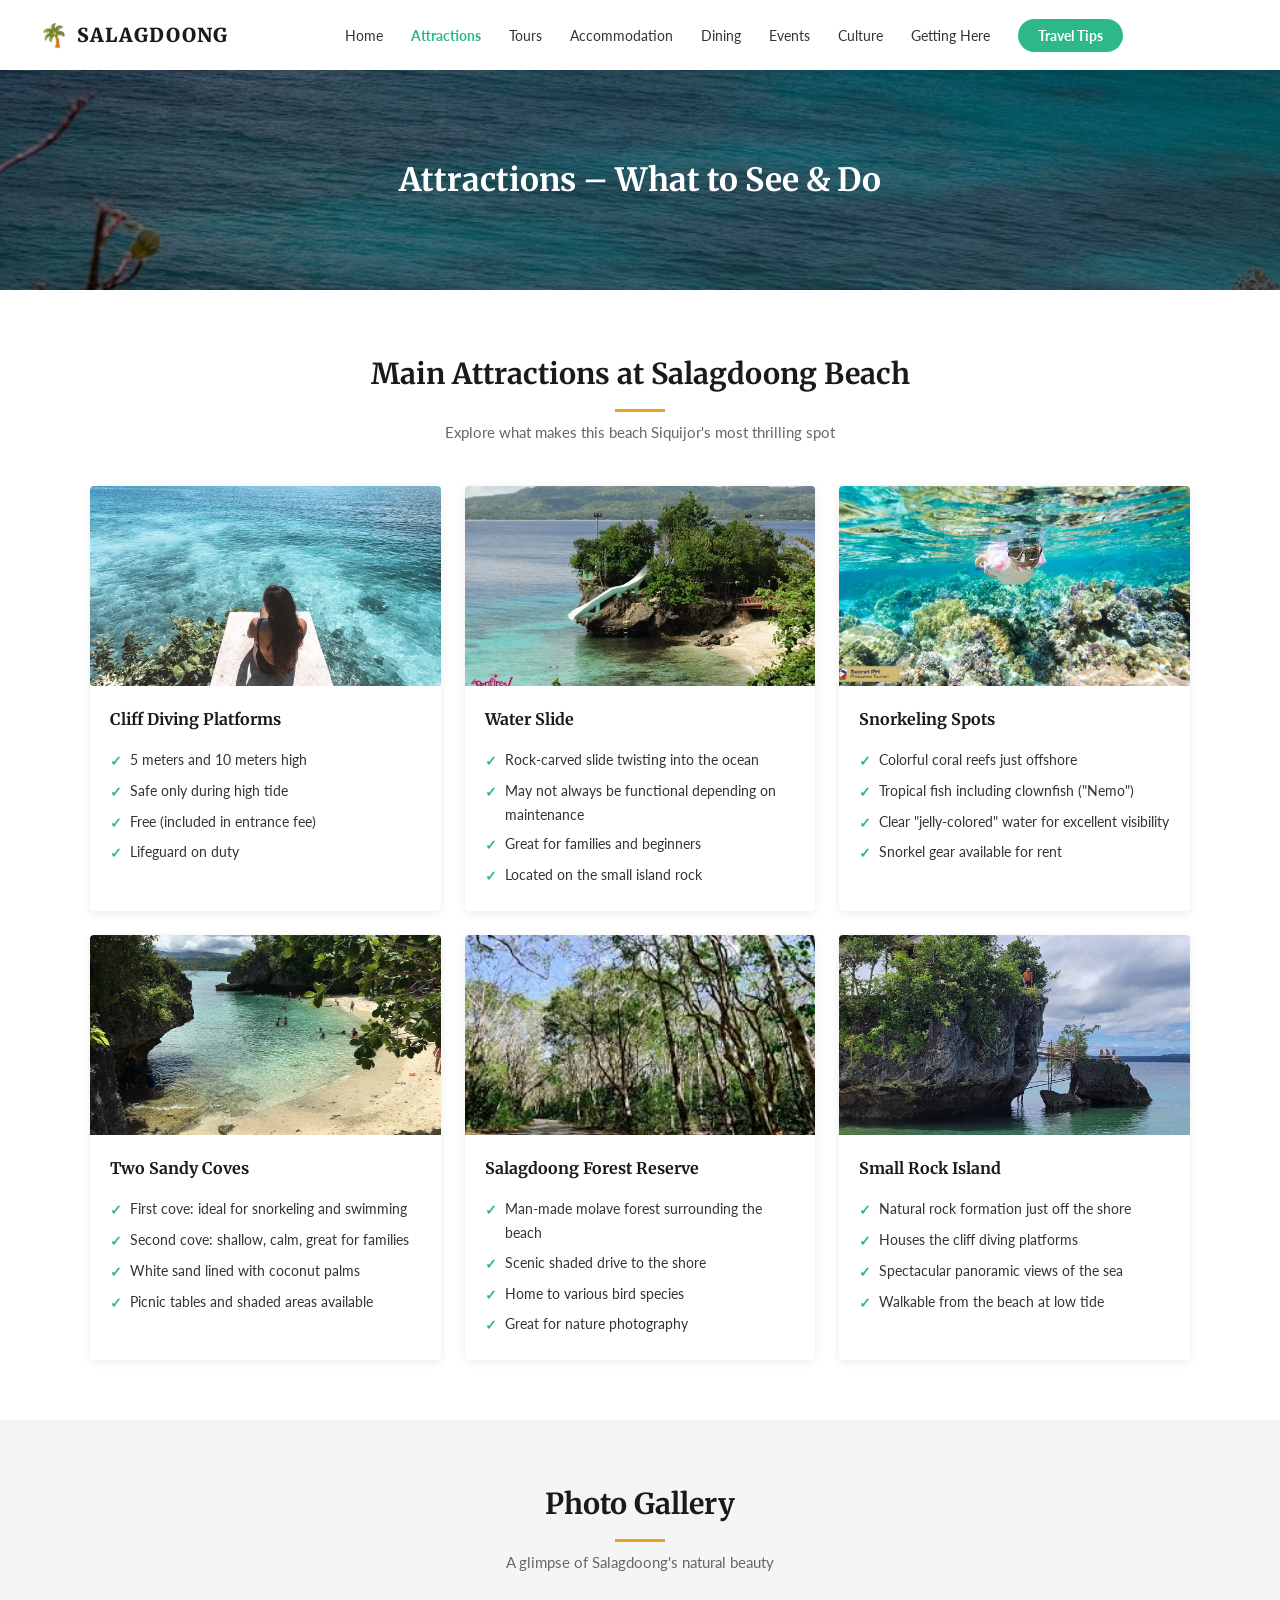
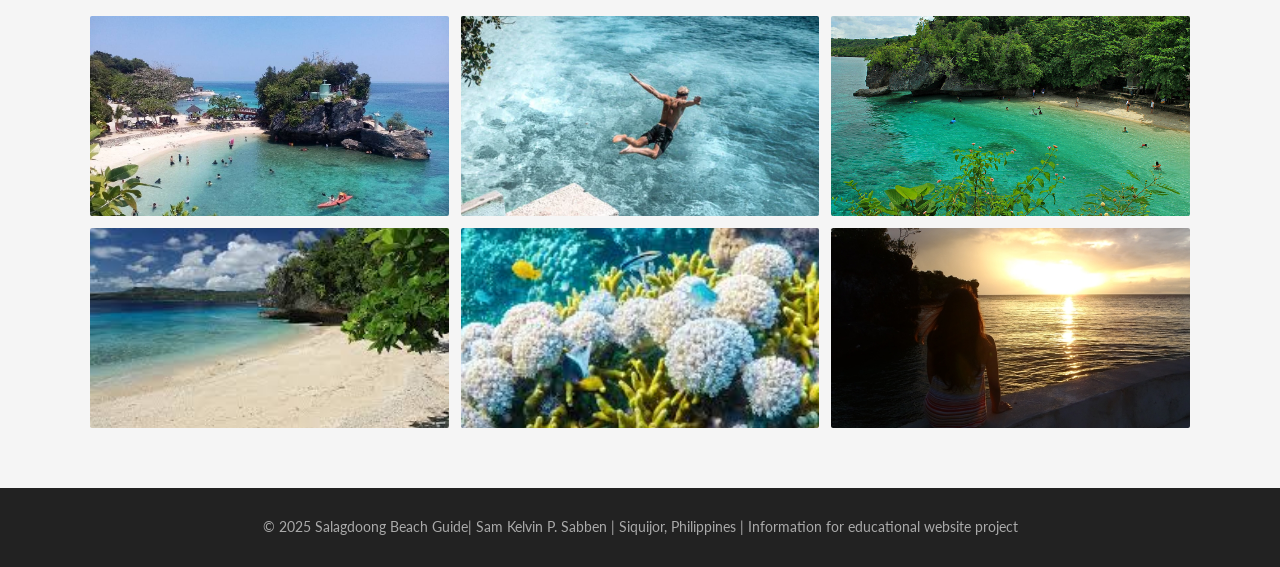
==== pages/attractions.html @ 19772c20 "project" ====
<!doctype html>
<html lang="en">
  <head>
    <meta charset="UTF-8" />
    <meta name="viewport" content="width=device-width, initial-scale=1.0" />
    <title>Attractions – What to See & Do</title>
    <link rel="stylesheet" href="../css/styles.css" />
  </head>
  <body>
    <!-- ============ NAVBAR ============ -->
    <nav class="navbar">
      <a href="../index.html" class="nav-logo">
        <span class="logo-icon">🌴</span>
        <span>Salagdoong</span>
      </a>
      <ul class="nav-links">
        <li><a href="../index.html">Home</a></li>
        <li><a href="attractions.html" class="active">Attractions</a></li>
        <li><a href="tours.html">Tours</a></li>
        <li><a href="accommodation.html">Accommodation</a></li>
        <li><a href="dining.html">Dining</a></li>
        <li><a href="events.html">Events</a></li>
        <li><a href="culture.html">Culture</a></li>
        <li><a href="getting-here.html">Getting Here</a></li>
        <li><a href="travel-tips.html" class="nav-btn">Travel Tips</a></li>
      </ul>
      <input type="checkbox" id="nav-toggle" class="hamburger-toggle" />
      <label for="nav-toggle">
        <div class="hamburger-icon">
          <span></span><span></span><span></span>
        </div>
      </label>
      <div class="mobile-nav">
        <a href="../index.html">Home</a>
        <a href="attractions.html">Attractions</a>
        <a href="tours.html">Tours</a>
        <a href="accommodation.html">Accommodation</a>
        <a href="dining.html">Dining</a>
        <a href="events.html">Events</a>
        <a href="culture.html">Culture</a>
        <a href="getting-here.html">Getting Here</a>
        <a href="travel-tips.html" class="nav-btn">Travel Tips</a>
      </div>
    </nav>

    <!-- ============ PAGE HERO ============ -->
    <section class="page-hero" id="attraction-bg">
      <h1>Attractions – What to See &amp; Do</h1>
    </section>

    <!-- ============ MAIN ATTRACTIONS ============ -->
    <section class="section">
      <div class="container">
        <h2 class="section-title">Main Attractions at Salagdoong Beach</h2>
        <p class="section-subtitle">
          Explore what makes this beach Siquijor's most thrilling spot
        </p>

        <!-- 3-column cards grid -->
        <div class="cards-grid">
          <!-- Card 1: Cliff Diving -->
          <div class="card">
            <img
              src="/images/1.png"
              alt="Cliff Diving Platforms"
              class="card-img"
            />
            <div class="card-body">
              <h3 class="card-title">Cliff Diving Platforms</h3>
              <ul class="card-list">
                <li>5 meters and 10 meters high</li>
                <li>Safe only during high tide</li>
                <li>Free (included in entrance fee)</li>
                <li>Lifeguard on duty</li>
              </ul>
            </div>
          </div>

          <!-- Card 2: Water Slide -->
          <div class="card">
            <img src="/images/2.png" alt="Rock Water Slide" class="card-img" />
            <div class="card-body">
              <h3 class="card-title">Water Slide</h3>
              <ul class="card-list">
                <li>Rock-carved slide twisting into the ocean</li>
                <li>May not always be functional depending on maintenance</li>
                <li>Great for families and beginners</li>
                <li>Located on the small island rock</li>
              </ul>
            </div>
          </div>

          <!-- Card 3: Snorkeling -->
          <div class="card">
            <img
              src="/images/3.png"
              alt="Snorkeling at Salagdoong"
              class="card-img"
            />
            <div class="card-body">
              <h3 class="card-title">Snorkeling Spots</h3>
              <ul class="card-list">
                <li>Colorful coral reefs just offshore</li>
                <li>Tropical fish including clownfish ("Nemo")</li>
                <li>Clear "jelly-colored" water for excellent visibility</li>
                <li>Snorkel gear available for rent</li>
              </ul>
            </div>
          </div>

          <!-- Card 4: Two Sandy Coves -->
          <div class="card">
            <img
              src="/images/4.png"
              alt="Sandy coves at Salagdoong"
              class="card-img"
            />
            <div class="card-body">
              <h3 class="card-title">Two Sandy Coves</h3>
              <ul class="card-list">
                <li>First cove: ideal for snorkeling and swimming</li>
                <li>Second cove: shallow, calm, great for families</li>
                <li>White sand lined with coconut palms</li>
                <li>Picnic tables and shaded areas available</li>
              </ul>
            </div>
          </div>

          <!-- Card 5: Forest Reserve -->
          <div class="card">
            <img
              src="/images/5.png"
              alt="Salagdoong Forest Reserve"
              class="card-img"
            />
            <div class="card-body">
              <h3 class="card-title">Salagdoong Forest Reserve</h3>
              <ul class="card-list">
                <li>Man-made molave forest surrounding the beach</li>
                <li>Scenic shaded drive to the shore</li>
                <li>Home to various bird species</li>
                <li>Great for nature photography</li>
              </ul>
            </div>
          </div>

          <!-- Card 6: Small Island -->
          <div class="card">
            <img
              src="/images/6.png"
              alt="Small island rock formation"
              class="card-img"
            />
            <div class="card-body">
              <h3 class="card-title">Small Rock Island</h3>
              <ul class="card-list">
                <li>Natural rock formation just off the shore</li>
                <li>Houses the cliff diving platforms</li>
                <li>Spectacular panoramic views of the sea</li>
                <li>Walkable from the beach at low tide</li>
              </ul>
            </div>
          </div>
        </div>
      </div>
    </section>

    <!-- ============ GALLERY SECTION ============ -->
    <section class="section-alt">
      <div class="container">
        <h2 class="section-title">Photo Gallery</h2>
        <p class="section-subtitle">A glimpse of Salagdoong's natural beauty</p>

        <!-- Gallery grid -->
        <div class="gallery-grid">
          <img
            src="/images/2.1.png"
            alt="Salagdoong Beach view"
            class="gallery-item"
          />
          <img
            src="/images/2.2.png"
            alt="Cliff jumping action"
            class="gallery-item"
          />
          <img
            src="/images/2.3.png"
            alt="Turquoise waters"
            class="gallery-item"
          />
          <img src="/images/2.4.png" alt="Sandy coves" class="gallery-item" />
          <img
            src="/images/2.5.png"
            alt="Underwater coral"
            class="gallery-item"
          />
          <img
            src="/images/2.6.png"
            alt="Sunset at Salagdoong"
            class="gallery-item"
          />
        </div>
      </div>
    </section>

    <!-- ============ FOOTER ============ -->
    <footer>
      <p>
        © 2025 Salagdoong Beach Guide| Sam Kelvin P. Sabben | Siquijor,
        Philippines | Information for educational website project
      </p>
    </footer>
  </body>
</html>
---- css/styles.css ----
/* ============================================
   SALAGDOONG BEACH WEBSITE - Main Stylesheet
   ============================================ */

/* --- Google Fonts Import --- */
@import url("https://fonts.googleapis.com/css2?family=Merriweather:wght@400;700;900&family=Lato:wght@300;400;700&display=swap");

/* --- CSS Variables (Color Scheme & Typography) --- */
:root {
  --green: #2db88c;
  --green-dark: #229e77;
  --orange: #e8a020;
  --dark: #1a1a1a;
  --dark-2: #222222;
  --text: #333333;
  --text-light: #666666;
  --light-bg: #f5f5f5;
  --white: #ffffff;
  --border: #e0e0e0;
  --card-shadow: 0 2px 10px rgba(0, 0, 0, 0.08);
}

/* --- Reset & Base Styles --- */
* {
  margin: 0;
  padding: 0;
  box-sizing: border-box;
}

html {
  scroll-behavior: smooth;
}

body {
  font-family: "Lato", sans-serif;
  color: var(--text);
  background-color: var(--white);
  font-size: 16px;
  line-height: 1.7;
}

img {
  max-width: 100%;
  display: block;
}

a {
  text-decoration: none;
  color: inherit;
}

ul {
  list-style: none;
}

/* ============================================
   NAVIGATION BAR
   ============================================ */

/* --- Navbar container --- */
.navbar {
  background-color: var(--white);
  padding: 0 40px;
  height: 70px;
  display: flex;
  align-items: center;
  justify-content: space-between;
  position: sticky;
  top: 0;
  z-index: 1000;
  box-shadow: 0 2px 8px rgba(0, 0, 0, 0.08);
}

/* --- Logo area --- */
.nav-logo {
  display: flex;
  align-items: center;
  gap: 8px;
  font-family: "Merriweather", serif;
  font-weight: 900;
  font-size: 1.2rem;
  letter-spacing: 1px;
  color: var(--dark);
  text-transform: uppercase;
}

.nav-logo .logo-icon {
  font-size: 1.4rem;
}

/* --- Navigation links (desktop) --- */
.nav-links {
  display: flex;
  align-items: center;
  gap: 28px;
}

.nav-links a {
  font-size: 0.88rem;
  color: var(--text);
  font-weight: 400;
  transition: color 0.2s;
  white-space: nowrap;
}

.nav-links a:hover {
  color: var(--green);
}

.nav-links a.active {
  color: var(--green);
  font-weight: 700;
}

/* --- Travel Tips pill button --- */
.nav-btn {
  background-color: var(--green);
  color: var(--white) !important;
  padding: 8px 20px;
  border-radius: 50px;
  font-weight: 700 !important;
  font-size: 0.88rem !important;
  transition: background-color 0.2s !important;
}

.nav-btn:hover {
  background-color: var(--green-dark) !important;
  color: var(--white) !important;
}

/* --- CSS-only hamburger menu (mobile) --- */
.hamburger-toggle {
  display: none; /* hide the checkbox */
}

.hamburger-icon {
  display: none; /* hidden on desktop */
  flex-direction: column;
  gap: 5px;
  cursor: pointer;
  padding: 5px;
}

.hamburger-icon span {
  display: block;
  width: 25px;
  height: 2px;
  background-color: var(--dark);
  transition: all 0.3s;
}

/* --- Mobile nav overlay --- */
.mobile-nav {
  display: none; /* hidden on desktop */
  position: fixed;
  top: 70px;
  left: 0;
  width: 100%;
  background: var(--white);
  flex-direction: column;
  padding: 20px 0;
  box-shadow: 0 4px 10px rgba(0, 0, 0, 0.1);
  z-index: 999;
}

.mobile-nav a {
  padding: 12px 30px;
  font-size: 0.95rem;
  color: var(--text);
  border-bottom: 1px solid var(--border);
  display: block;
}

.mobile-nav a:last-child {
  border-bottom: none;
}

.mobile-nav .nav-btn {
  margin: 10px 30px 0;
  text-align: center;
  border-radius: 50px;
  padding: 10px 20px;
  background: var(--green);
  color: var(--white) !important;
}

/* Show mobile nav when checkbox is checked */
.hamburger-toggle:checked ~ .mobile-nav {
  display: flex;
}

/* ============================================
   HERO BANNER
   ============================================ */

.hero {
  position: relative;
  width: 100%;
  height: 90vh;
  min-height: 500px;
  background-image: url("/images/herobanner.jpg");
  background-size: cover;
  background-position: center;
  background-attachment: fixed;
  display: flex;
  align-items: center;
  justify-content: center;
  text-align: center;
}

/* Dark overlay on hero image */
.hero::after {
  content: "";
  position: absolute;
  inset: 0;
  background: rgba(0, 0, 0, 0.45);
  z-index: 1;
}

.hero-bg {
  position: fixed; /* was: absolute */
  top: 0;
  left: 0;
  width: 100%;
  height: 100vh; /* was: 100% */
  object-fit: cover;
  z-index: 0; /* sits behind the overlay and content */
}

.hero-content {
  position: relative;
  z-index: 2;
  color: var(--white);
  max-width: 700px;
  padding: 0 20px;
}

.hero-content h1 {
  font-family: "Merriweather", serif;
  font-size: 3rem;
  font-weight: 900;
  line-height: 1.2;
  margin-bottom: 16px;
}

.hero-content p {
  font-size: 1rem;
  margin-bottom: 32px;
  opacity: 0.9;
  letter-spacing: 0.5px;
}

/* --- Hero CTA buttons --- */
.hero-buttons {
  display: flex;
  gap: 16px;
  justify-content: center;
  flex-wrap: wrap;
}

.btn-primary {
  background-color: var(--green);
  color: var(--white);
  padding: 12px 28px;
  border-radius: 50px;
  font-weight: 700;
  font-size: 0.95rem;
  transition: background-color 0.2s;
  display: inline-block;
}

.btn-primary:hover {
  background-color: var(--green-dark);
}

.btn-secondary {
  background-color: var(--orange);
  color: var(--white);
  padding: 12px 28px;
  border-radius: 50px;
  font-weight: 700;
  font-size: 0.95rem;
  transition: background-color 0.2s;
  display: inline-block;
}

.btn-secondary:hover {
  background-color: #cf8e1a;
}

/* --- Shorter hero for inner pages --- */
.hero-short {
  height: 220px;
  min-height: unset;
}

.hero-short .hero-content h1 {
  font-size: 2rem;
}

/* ============================================
   SECTION STYLES
   ============================================ */

/* --- Section wrapper --- */
.section {
  padding: 60px 40px;
}

.section-alt {
  padding: 60px 40px;
  background-color: var(--light-bg);
}

/* --- Section title with orange underline --- */
.section-title {
  font-family: "Merriweather", serif;
  font-size: 1.8rem;
  font-weight: 700;
  text-align: center;
  margin-bottom: 8px;
  color: var(--dark);
}

.section-title::after {
  content: "";
  display: block;
  width: 50px;
  height: 3px;
  background-color: var(--orange);
  margin: 10px auto 0;
}

.section-subtitle {
  text-align: center;
  color: var(--text-light);
  margin-bottom: 40px;
  font-size: 0.95rem;
}

/* --- Max-width container --- */
.container {
  max-width: 1100px;
  margin: 0 auto;
}

/* ============================================
   STATS CARDS (Quick Stats on Home)
   ============================================ */

.stats-grid {
  display: grid;
  grid-template-columns: repeat(5, 1fr);
  gap: 16px;
  max-width: 1100px;
  margin: 0 auto;
}

.stat-card {
  background: var(--white);
  border-left: 3px solid var(--green);
  padding: 20px 18px;
  box-shadow: var(--card-shadow);
}

.stat-label {
  font-size: 0.7rem;
  text-transform: uppercase;
  letter-spacing: 1px;
  color: var(--text-light);
  margin-bottom: 6px;
}

.stat-value {
  font-family: "Merriweather", serif;
  font-size: 1rem;
  font-weight: 700;
  color: var(--dark);
  line-height: 1.4;
}

/* ============================================
   ABOUT SECTION (Gray background box)
   ============================================ */
#attraction-bg {
  background-image: url("/images/attractionbg.png");
  background-size: cover;
  background-position: bottom;
  background-attachment: fixed;
}
.about-box {
  background-color: #eeeeee;
  border-radius: 4px;
  padding: 50px 40px;
  text-align: center;
  max-width: 900px;
  margin: 0 auto;
}

.about-box p {
  font-size: 0.95rem;
  color: var(--text);
  max-width: 650px;
  margin: 0 auto;
  line-height: 1.8;
}

/* ============================================
   CARDS GRID
   ============================================ */

.cards-grid {
  display: grid;
  grid-template-columns: repeat(3, 1fr);
  gap: 24px;
  max-width: 1100px;
  margin: 0 auto;
}

.card {
  background: var(--white);
  box-shadow: var(--card-shadow);
  border-radius: 4px;
  overflow: hidden;
}

/* --- Card image placeholder --- */
.card-img {
  width: 100%;
  height: 200px;
  object-fit: cover;
  background-color: #ccc;
  display: block;
}

/* Placeholder style when no image */
.card-img-placeholder {
  width: 100%;
  height: 200px;
  background-color: #b0c4c4;
  display: flex;
  align-items: center;
  justify-content: center;
  color: #fff;
  font-size: 0.9rem;
}

.card-body {
  padding: 20px;
}

.card-title {
  font-family: "Merriweather", serif;
  font-size: 1rem;
  font-weight: 700;
  margin-bottom: 12px;
  color: var(--dark);
}

/* --- Card bullet list --- */
.card-list {
  list-style: none;
  padding: 0;
}

.card-list li {
  font-size: 0.875rem;
  color: var(--text);
  padding: 3px 0;
  display: flex;
  align-items: flex-start;
  gap: 8px;
}

.card-list li::before {
  content: "✓";
  color: var(--green);
  font-weight: 700;
  flex-shrink: 0;
  margin-top: 1px;
}

/* --- 2-column card grid variant --- */
.cards-grid-2 {
  display: grid;
  grid-template-columns: repeat(2, 1fr);
  gap: 24px;
  max-width: 1100px;
  margin: 0 auto;
}

/* --- 4-column card grid --- */
.cards-grid-4 {
  display: grid;
  grid-template-columns: repeat(4, 1fr);
  gap: 20px;
  max-width: 1100px;
  margin: 0 auto;
}

/* ============================================
   TABLE (Itinerary, Restaurant, Tips)
   ============================================ */

.table-wrapper {
  max-width: 850px;
  margin: 0 auto;
  overflow-x: auto;
}

table {
  width: 100%;
  border-collapse: collapse;
  font-size: 0.9rem;
}

thead tr {
  background-color: var(--green);
  color: var(--white);
}

thead th {
  padding: 14px 20px;
  text-align: left;
  font-weight: 700;
  letter-spacing: 0.5px;
}

tbody tr {
  border-bottom: 1px solid var(--border);
}

tbody tr:last-child {
  border-bottom: none;
}

tbody td {
  padding: 14px 20px;
  color: var(--text);
}

tbody tr:hover {
  background-color: #f9f9f9;
}

/* ============================================
   INFO BOXES / HIGHLIGHT BOXES
   ============================================ */

.info-box {
  background: var(--white);
  border: 1px solid var(--border);
  border-radius: 4px;
  padding: 28px;
  box-shadow: var(--card-shadow);
}

.info-box h3 {
  font-family: "Merriweather", serif;
  font-size: 1rem;
  font-weight: 700;
  margin-bottom: 14px;
  color: var(--dark);
}

.info-box p,
.info-box li {
  font-size: 0.875rem;
  color: var(--text);
  line-height: 1.7;
}

.info-box ul {
  padding-left: 0;
}

.info-box ul li {
  padding: 3px 0;
  display: flex;
  gap: 8px;
  align-items: flex-start;
}

.info-box ul li::before {
  content: "✓";
  color: var(--green);
  font-weight: 700;
  flex-shrink: 0;
}

/* --- Highlight box (colored) --- */
.highlight-box {
  background: #e8f7f1;
  border-left: 4px solid var(--green);
  padding: 20px 24px;
  border-radius: 4px;
  margin: 20px 0;
}

.highlight-box p {
  font-size: 0.9rem;
  color: var(--text);
}

/* --- Warning / tip box --- */
.tip-box {
  background: #fff8e6;
  border-left: 4px solid var(--orange);
  padding: 20px 24px;
  border-radius: 4px;
  margin: 20px 0;
}

.tip-box p {
  font-size: 0.9rem;
  color: var(--text);
}

/* ============================================
   PAGE HERO BANNER (inner pages)
   ============================================ */

.page-hero {
  position: relative;
  width: 100%;
  height: 220px;
  display: flex;
  align-items: center;
  justify-content: center;
  background-color: #1e5a48;
  overflow: hidden;
  background-size: cover;
  background-position: center;
  background-attachment: fixed;
}

.page-hero::after {
  content: "";
  position: absolute;
  inset: 0;
  background: rgba(0, 0, 0, 0.5);
  z-index: 1;
}

.page-hero img {
  position: absolute;
  inset: 0;
  width: 100%;
  height: 100%;
  object-fit: cover;
}

.page-hero h1 {
  position: relative;
  z-index: 2;
  color: var(--white);
  font-family: "Merriweather", serif;
  font-size: 2rem;
  font-weight: 700;
  text-align: center;
  padding: 0 20px;
}

/* ============================================
   GALLERY GRID
   ============================================ */

.gallery-grid {
  display: grid;
  grid-template-columns: repeat(3, 1fr);
  gap: 12px;
  max-width: 1100px;
  margin: 0 auto;
}

.gallery-item {
  width: 100%;
  height: 200px;
  object-fit: cover;
  background-color: #b8cece;
  display: block;
  border-radius: 2px;
}

/* ============================================
   TRANSPORT / STEP CARDS
   ============================================ */

.steps-grid {
  display: grid;
  grid-template-columns: repeat(3, 1fr);
  gap: 20px;
  max-width: 1100px;
  margin: 0 auto;
}

.step-card {
  background: var(--white);
  padding: 28px 24px;
  box-shadow: var(--card-shadow);
  border-radius: 4px;
}

.step-number {
  font-size: 2rem;
  font-weight: 900;
  color: var(--green);
  font-family: "Merriweather", serif;
  margin-bottom: 10px;
}

.step-card h3 {
  font-family: "Merriweather", serif;
  font-size: 1rem;
  font-weight: 700;
  margin-bottom: 10px;
  color: var(--dark);
}

.step-card p,
.step-card li {
  font-size: 0.875rem;
  color: var(--text);
}

.step-card ul {
  padding-left: 0;
  margin-top: 8px;
}

.step-card ul li {
  display: flex;
  gap: 8px;
  padding: 2px 0;
}

.step-card ul li::before {
  content: "✓";
  color: var(--green);
  font-weight: 700;
  flex-shrink: 0;
}

/* ============================================
   MAP EMBED PLACEHOLDER
   ============================================ */

.map-container {
  max-width: 850px;
  margin: 0 auto 40px;
  border: 1px solid var(--border);
  overflow: hidden;
}

.map-container iframe {
  width: 100%;
  height: 420px;
  border: none;
  display: block;
}

/* ============================================
   FOOTER
   ============================================ */

footer {
  background-color: var(--dark-2);
  color: #aaaaaa;
  text-align: center;
  padding: 28px 20px;
  font-size: 0.85rem;
}

footer a {
  color: #aaaaaa;
}

/* ============================================
   UTILITY CLASSES
   ============================================ */

.text-center {
  text-align: center;
}
.mb-10 {
  margin-bottom: 10px;
}
.mb-20 {
  margin-bottom: 20px;
}
.mb-30 {
  margin-bottom: 30px;
}
.mb-40 {
  margin-bottom: 40px;
}
.mt-20 {
  margin-top: 20px;
}
.mt-30 {
  margin-top: 30px;
}

/* ============================================
   RESPONSIVE STYLES
   ============================================ */

/* --- Tablet (max 768px) --- */
@media (max-width: 768px) {
  /* Show hamburger, hide desktop links */
  .hamburger-icon {
    display: flex;
  }

  .nav-links {
    display: none;
  }

  .navbar {
    padding: 0 20px;
  }

  /* Hero adjustments */
  .hero-content h1 {
    font-size: 2rem;
  }

  .page-hero h1 {
    font-size: 1.5rem;
  }

  /* Stats: 2-column grid on tablet */
  .stats-grid {
    grid-template-columns: repeat(2, 1fr);
  }

  /* Cards: 2-column on tablet */
  .cards-grid {
    grid-template-columns: repeat(2, 1fr);
  }

  .cards-grid-2 {
    grid-template-columns: 1fr;
  }

  .cards-grid-4 {
    grid-template-columns: repeat(2, 1fr);
  }

  .steps-grid {
    grid-template-columns: repeat(2, 1fr);
  }

  .gallery-grid {
    grid-template-columns: repeat(2, 1fr);
  }

  .section,
  .section-alt {
    padding: 40px 20px;
  }

  .about-box {
    padding: 30px 20px;
  }
}

/* --- Mobile (max 480px) --- */
@media (max-width: 480px) {
  .hero {
    height: 75vh;
  }

  .hero-content h1 {
    font-size: 1.6rem;
  }

  .hero-content p {
    font-size: 0.9rem;
  }

  .hero-buttons {
    flex-direction: column;
    align-items: center;
  }

  /* Stats: 1-column on mobile */
  .stats-grid {
    grid-template-columns: 1fr;
  }

  /* Cards: single column on mobile */
  .cards-grid {
    grid-template-columns: 1fr;
  }

  .cards-grid-4 {
    grid-template-columns: 1fr;
  }

  .steps-grid {
    grid-template-columns: 1fr;
  }

  .gallery-grid {
    grid-template-columns: 1fr;
  }

  .section-title {
    font-size: 1.4rem;
  }

  .section,
  .section-alt {
    padding: 30px 16px;
  }
}

#tour-bg {
  background-image: url("/images/tourbg.png");
}

#accommodation-bg {
  background-image: url("/images/accommodationbg.png");
  background-position: center 130%;
}

#dining-bg {
  background-image: url("/images/diningbg.png");
  background-position: center 130%;
}

#events-bg {
  background-image: url("/images/eventsbg.png");
  background-position: center 130%;
}

#culture-bg {
  background-image: url("/images/culturebg.png");
  background-position: center 130%;
}

#getting-here-bg {
  background-image: url("/images/getting-herebg.png");
  background-position: center 190%;
}

#tips-bg {
  background-image: url("/images/tipsbg.png");
  background-position: center 300%;
}
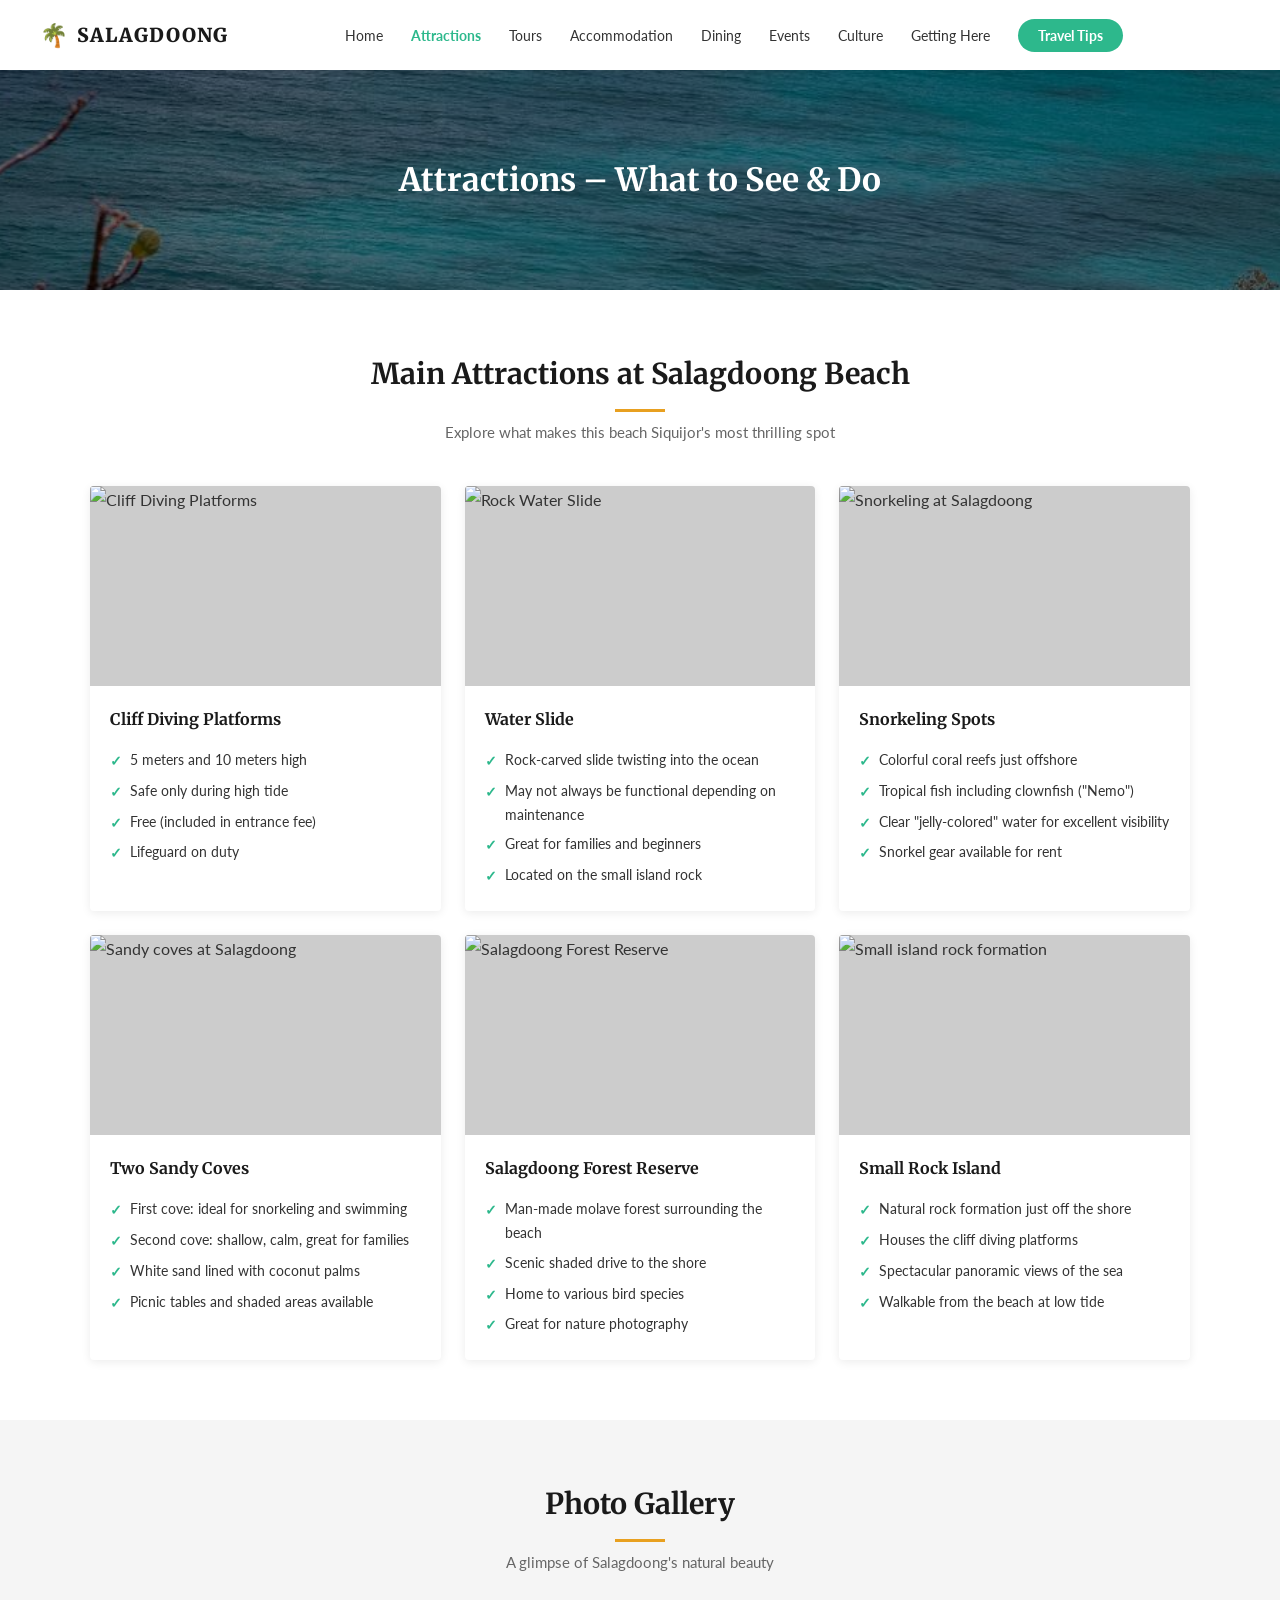
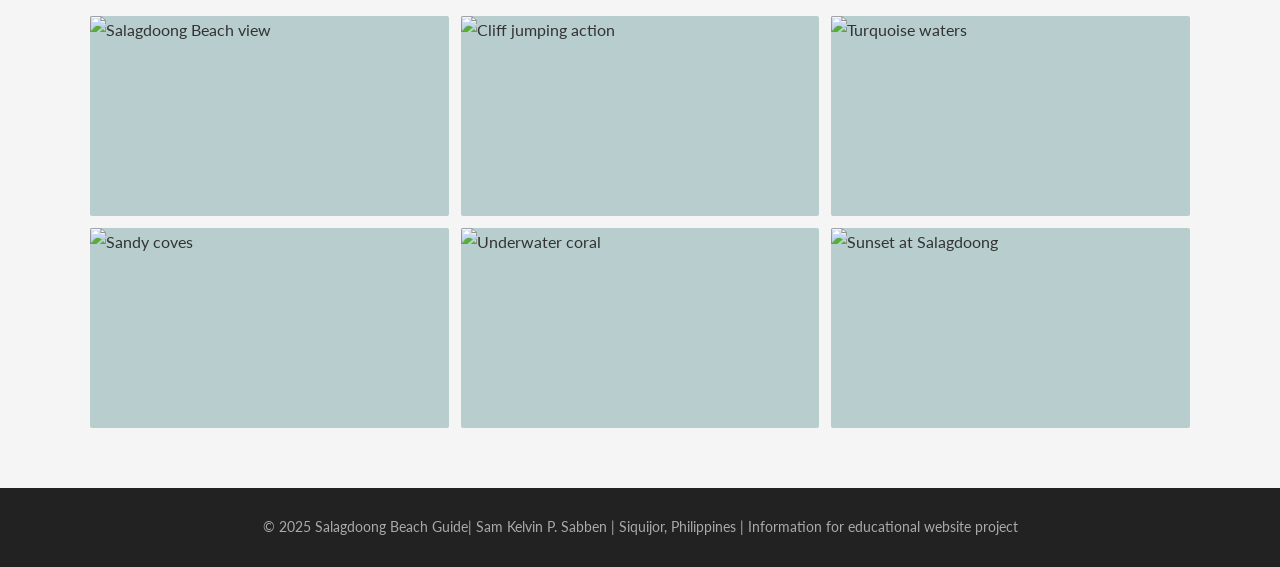
==== commit b4fff3da: "fixture" ====
--- a/pages/attractions.html
+++ b/pages/attractions.html
@@ -61,7 +61,7 @@
           <!-- Card 1: Cliff Diving -->
           <div class="card">
             <img
-              src="/images/1.png"
+              src="../image/1.png"
               alt="Cliff Diving Platforms"
               class="card-img"
             />
@@ -78,7 +78,7 @@
 
           <!-- Card 2: Water Slide -->
           <div class="card">
-            <img src="/images/2.png" alt="Rock Water Slide" class="card-img" />
+            <img src="../image/2.png" alt="Rock Water Slide" class="card-img" />
             <div class="card-body">
               <h3 class="card-title">Water Slide</h3>
               <ul class="card-list">
@@ -93,7 +93,7 @@
           <!-- Card 3: Snorkeling -->
           <div class="card">
             <img
-              src="/images/3.png"
+              src="../image/3.png"
               alt="Snorkeling at Salagdoong"
               class="card-img"
             />
@@ -111,7 +111,7 @@
           <!-- Card 4: Two Sandy Coves -->
           <div class="card">
             <img
-              src="/images/4.png"
+              src="../image/4.png"
               alt="Sandy coves at Salagdoong"
               class="card-img"
             />
@@ -129,7 +129,7 @@
           <!-- Card 5: Forest Reserve -->
           <div class="card">
             <img
-              src="/images/5.png"
+              src="../image/5.png"
               alt="Salagdoong Forest Reserve"
               class="card-img"
             />
@@ -147,7 +147,7 @@
           <!-- Card 6: Small Island -->
           <div class="card">
             <img
-              src="/images/6.png"
+              src="../image/6.png"
               alt="Small island rock formation"
               class="card-img"
             />
@@ -174,28 +174,28 @@
         <!-- Gallery grid -->
         <div class="gallery-grid">
           <img
-            src="/images/2.1.png"
+            src="../image/2.1.png"
             alt="Salagdoong Beach view"
             class="gallery-item"
           />
           <img
-            src="/images/2.2.png"
+            src="../image/2.2.png"
             alt="Cliff jumping action"
             class="gallery-item"
           />
           <img
-            src="/images/2.3.png"
+            src="../image/2.3.png"
             alt="Turquoise waters"
             class="gallery-item"
           />
-          <img src="/images/2.4.png" alt="Sandy coves" class="gallery-item" />
-          <img
-            src="/images/2.5.png"
+          <img src="../image/2.4.png" alt="Sandy coves" class="gallery-item" />
+          <img
+            src="../image/2.5.png"
             alt="Underwater coral"
             class="gallery-item"
           />
           <img
-            src="/images/2.6.png"
+            src="../image/2.6.png"
             alt="Sunset at Salagdoong"
             class="gallery-item"
           />
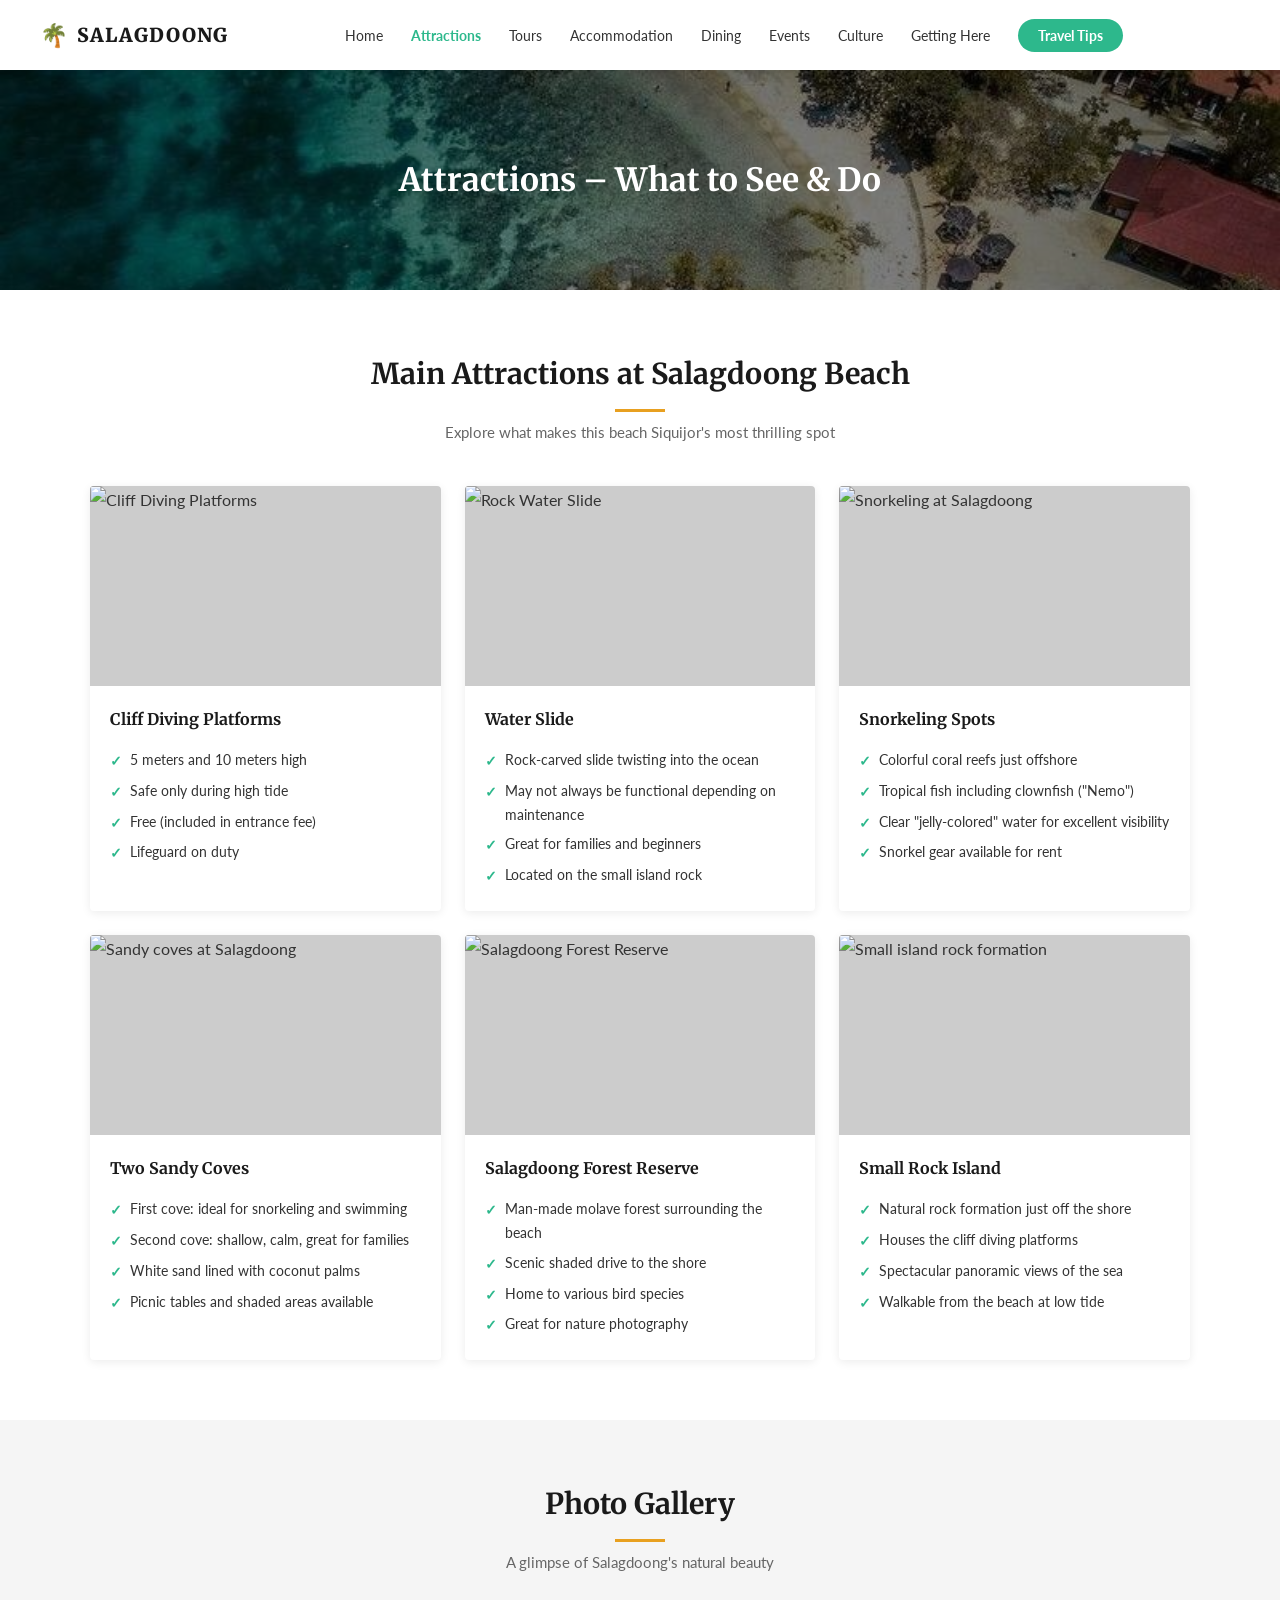
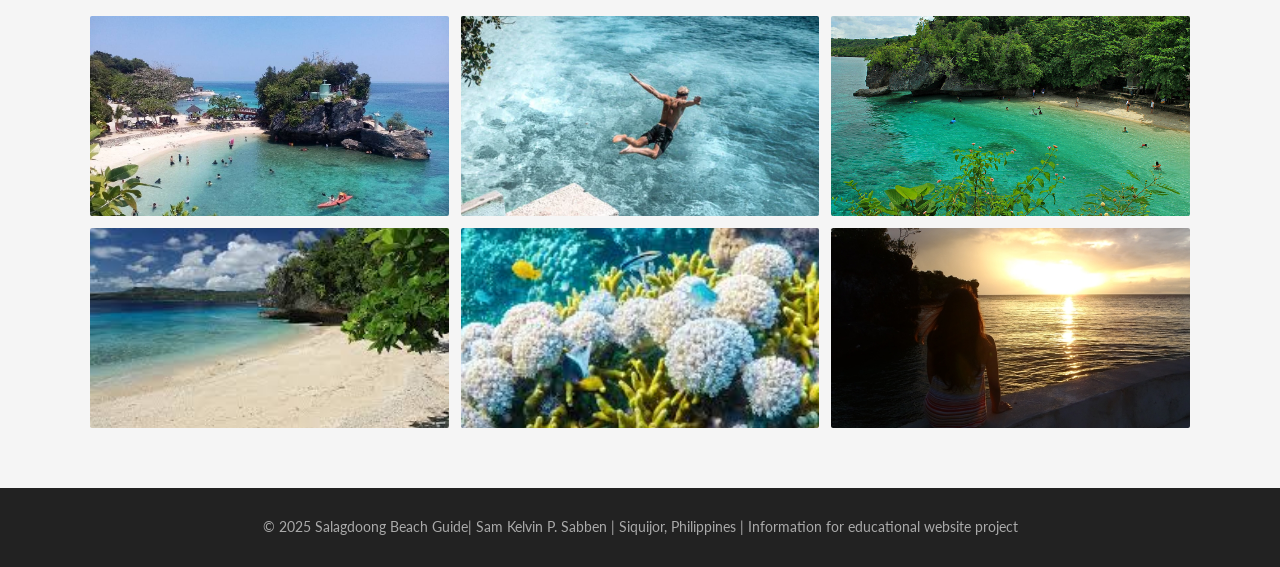
==== commit 9033ece8: "ficture2" ====
--- a/pages/attractions.html
+++ b/pages/attractions.html
@@ -174,28 +174,28 @@
         <!-- Gallery grid -->
         <div class="gallery-grid">
           <img
-            src="../image/2.1.png"
+            src="../images/2.1.png"
             alt="Salagdoong Beach view"
             class="gallery-item"
           />
           <img
-            src="../image/2.2.png"
+            src="../images/2.2.png"
             alt="Cliff jumping action"
             class="gallery-item"
           />
           <img
-            src="../image/2.3.png"
+            src="../images/2.3.png"
             alt="Turquoise waters"
             class="gallery-item"
           />
-          <img src="../image/2.4.png" alt="Sandy coves" class="gallery-item" />
-          <img
-            src="../image/2.5.png"
+          <img src="../images/2.4.png" alt="Sandy coves" class="gallery-item" />
+          <img
+            src="../images/2.5.png"
             alt="Underwater coral"
             class="gallery-item"
           />
           <img
-            src="../image/2.6.png"
+            src="../images/2.6.png"
             alt="Sunset at Salagdoong"
             class="gallery-item"
           />
--- a/css/styles.css
+++ b/css/styles.css
@@ -198,7 +198,7 @@
   width: 100%;
   height: 90vh;
   min-height: 500px;
-  background-image: url("/images/herobanner.jpg");
+  background-image: url("../images/herobanner.jpg");
   background-size: cover;
   background-position: center;
   background-attachment: fixed;
@@ -383,7 +383,7 @@
    ABOUT SECTION (Gray background box)
    ============================================ */
 #attraction-bg {
-  background-image: url("/images/attractionbg.png");
+  background-image: url("../images/herobanner.jpg");
   background-size: cover;
   background-position: bottom;
   background-attachment: fixed;
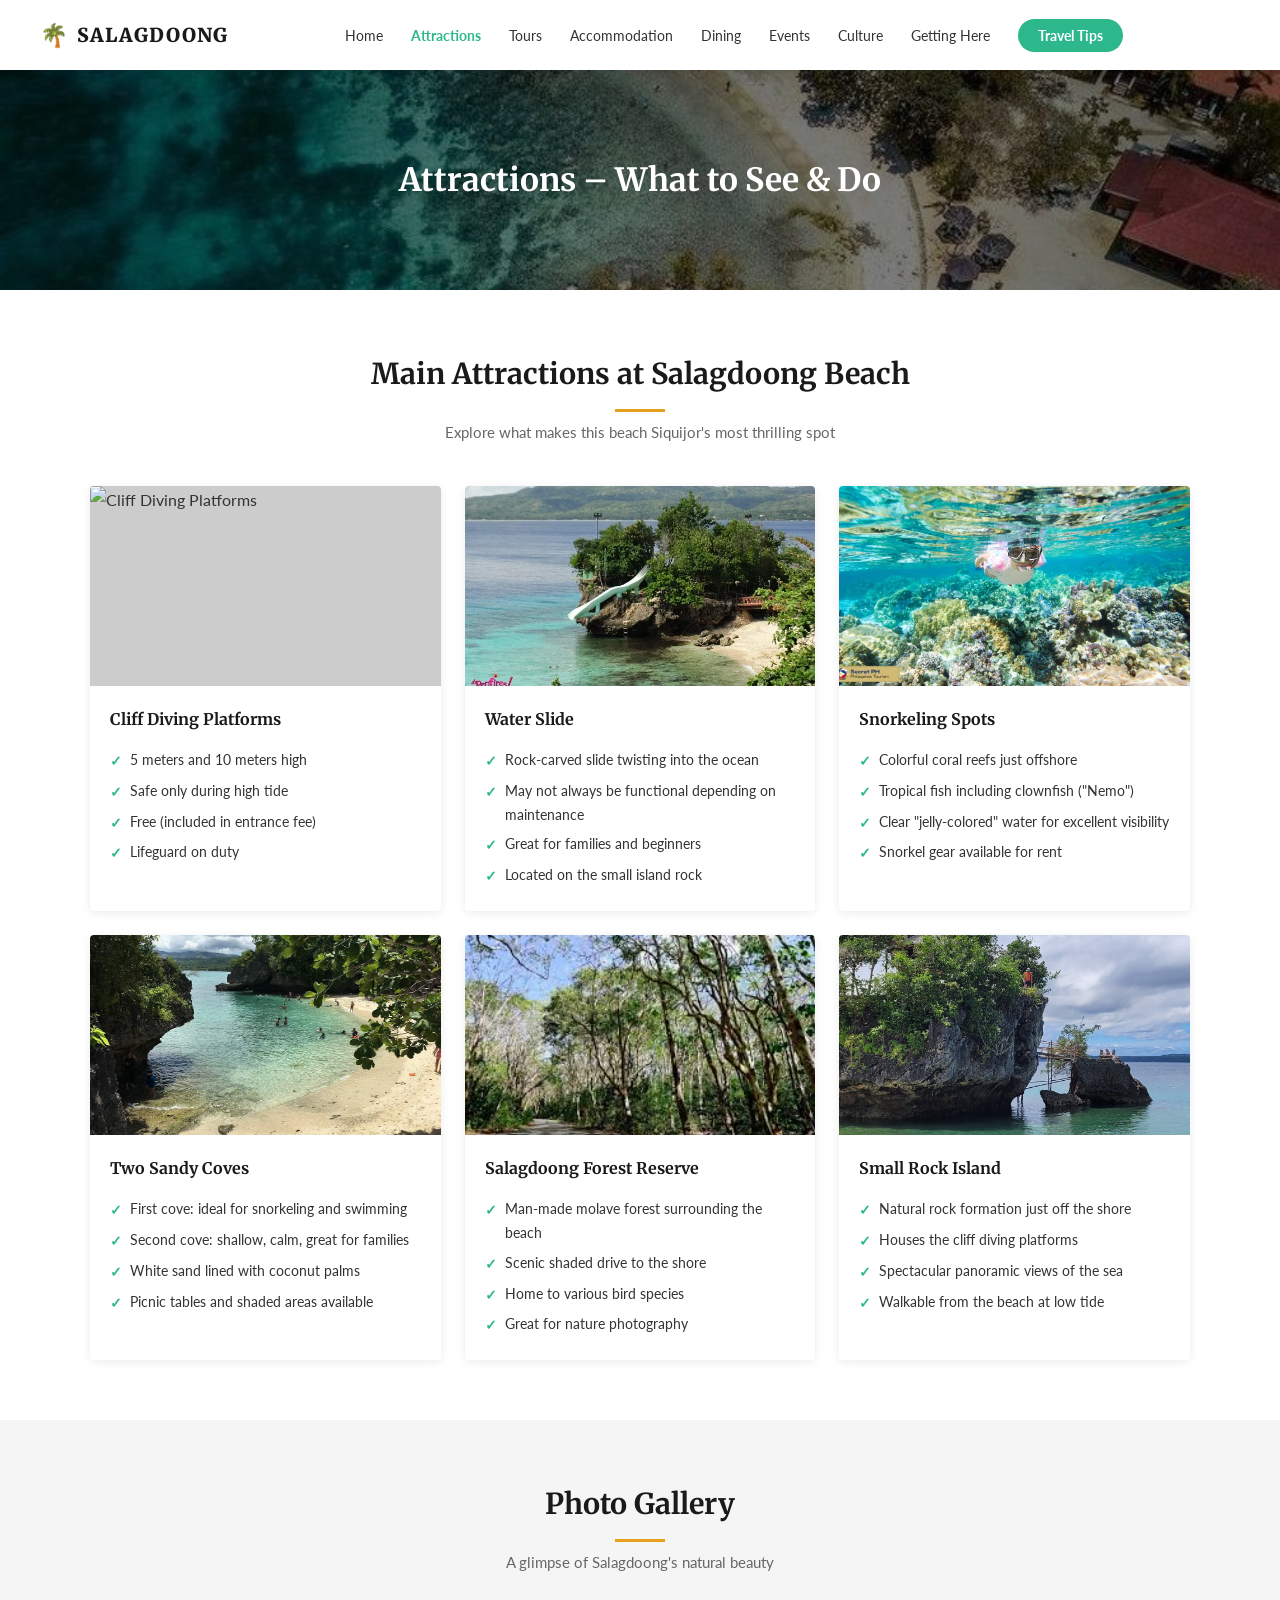
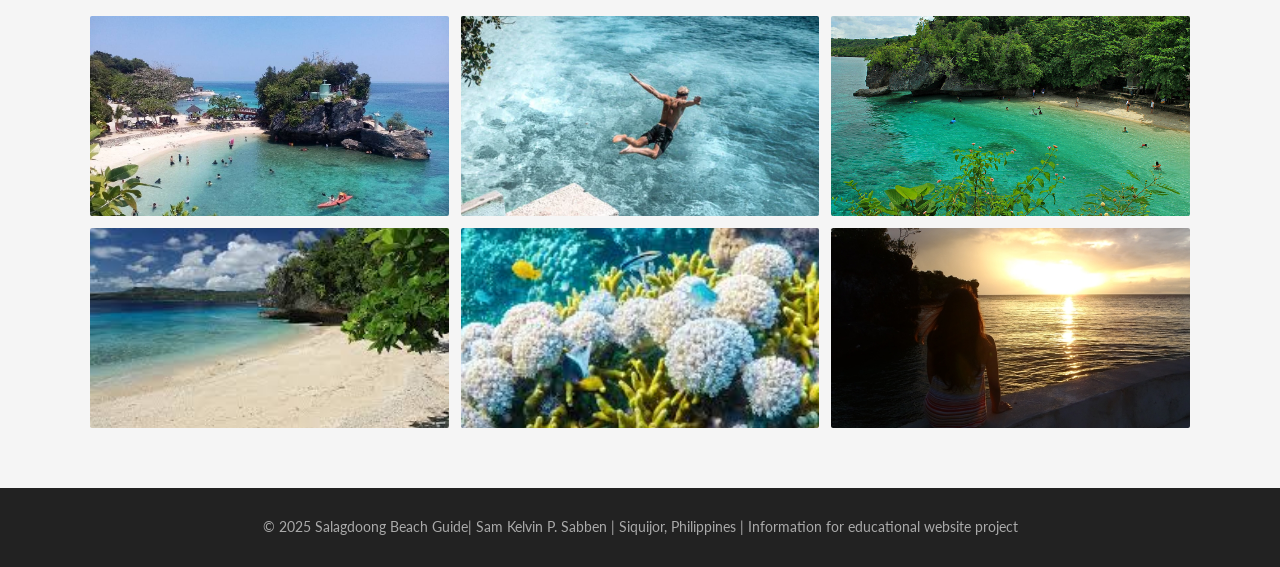
==== commit 23040bd5: "fixture8" ====
--- a/pages/attractions.html
+++ b/pages/attractions.html
@@ -78,7 +78,11 @@
 
           <!-- Card 2: Water Slide -->
           <div class="card">
-            <img src="../image/2.png" alt="Rock Water Slide" class="card-img" />
+            <img
+              src="../images/2.png"
+              alt="Rock Water Slide"
+              class="card-img"
+            />
             <div class="card-body">
               <h3 class="card-title">Water Slide</h3>
               <ul class="card-list">
@@ -93,7 +97,7 @@
           <!-- Card 3: Snorkeling -->
           <div class="card">
             <img
-              src="../image/3.png"
+              src="../images/3.png"
               alt="Snorkeling at Salagdoong"
               class="card-img"
             />
@@ -111,7 +115,7 @@
           <!-- Card 4: Two Sandy Coves -->
           <div class="card">
             <img
-              src="../image/4.png"
+              src="../images/4.png"
               alt="Sandy coves at Salagdoong"
               class="card-img"
             />
@@ -129,7 +133,7 @@
           <!-- Card 5: Forest Reserve -->
           <div class="card">
             <img
-              src="../image/5.png"
+              src="../images/5.png"
               alt="Salagdoong Forest Reserve"
               class="card-img"
             />
@@ -147,7 +151,7 @@
           <!-- Card 6: Small Island -->
           <div class="card">
             <img
-              src="../image/6.png"
+              src="../images/6.png"
               alt="Small island rock formation"
               class="card-img"
             />
--- a/css/styles.css
+++ b/css/styles.css
@@ -917,35 +917,35 @@
 }
 
 #tour-bg {
-  background-image: url("/images/tourbg.png");
+  background-image: url("../images/tourbg.png");
 }
 
 #accommodation-bg {
-  background-image: url("/images/accommodationbg.png");
+  background-image: url("../images/accommodationbg.png");
   background-position: center 130%;
 }
 
 #dining-bg {
-  background-image: url("/images/diningbg.png");
+  background-image: url("../images/diningbg.png");
   background-position: center 130%;
 }
 
 #events-bg {
-  background-image: url("/images/eventsbg.png");
+  background-image: url("../images/eventsbg.png");
   background-position: center 130%;
 }
 
 #culture-bg {
-  background-image: url("/images/culturebg.png");
+  background-image: url("../images/culturebg.png");
   background-position: center 130%;
 }
 
 #getting-here-bg {
-  background-image: url("/images/getting-herebg.png");
+  background-image: url("../images/getting-herebg.png");
   background-position: center 190%;
 }
 
 #tips-bg {
-  background-image: url("/images/tipsbg.png");
+  background-image: url("../images/tipsbg.png");
   background-position: center 300%;
 }
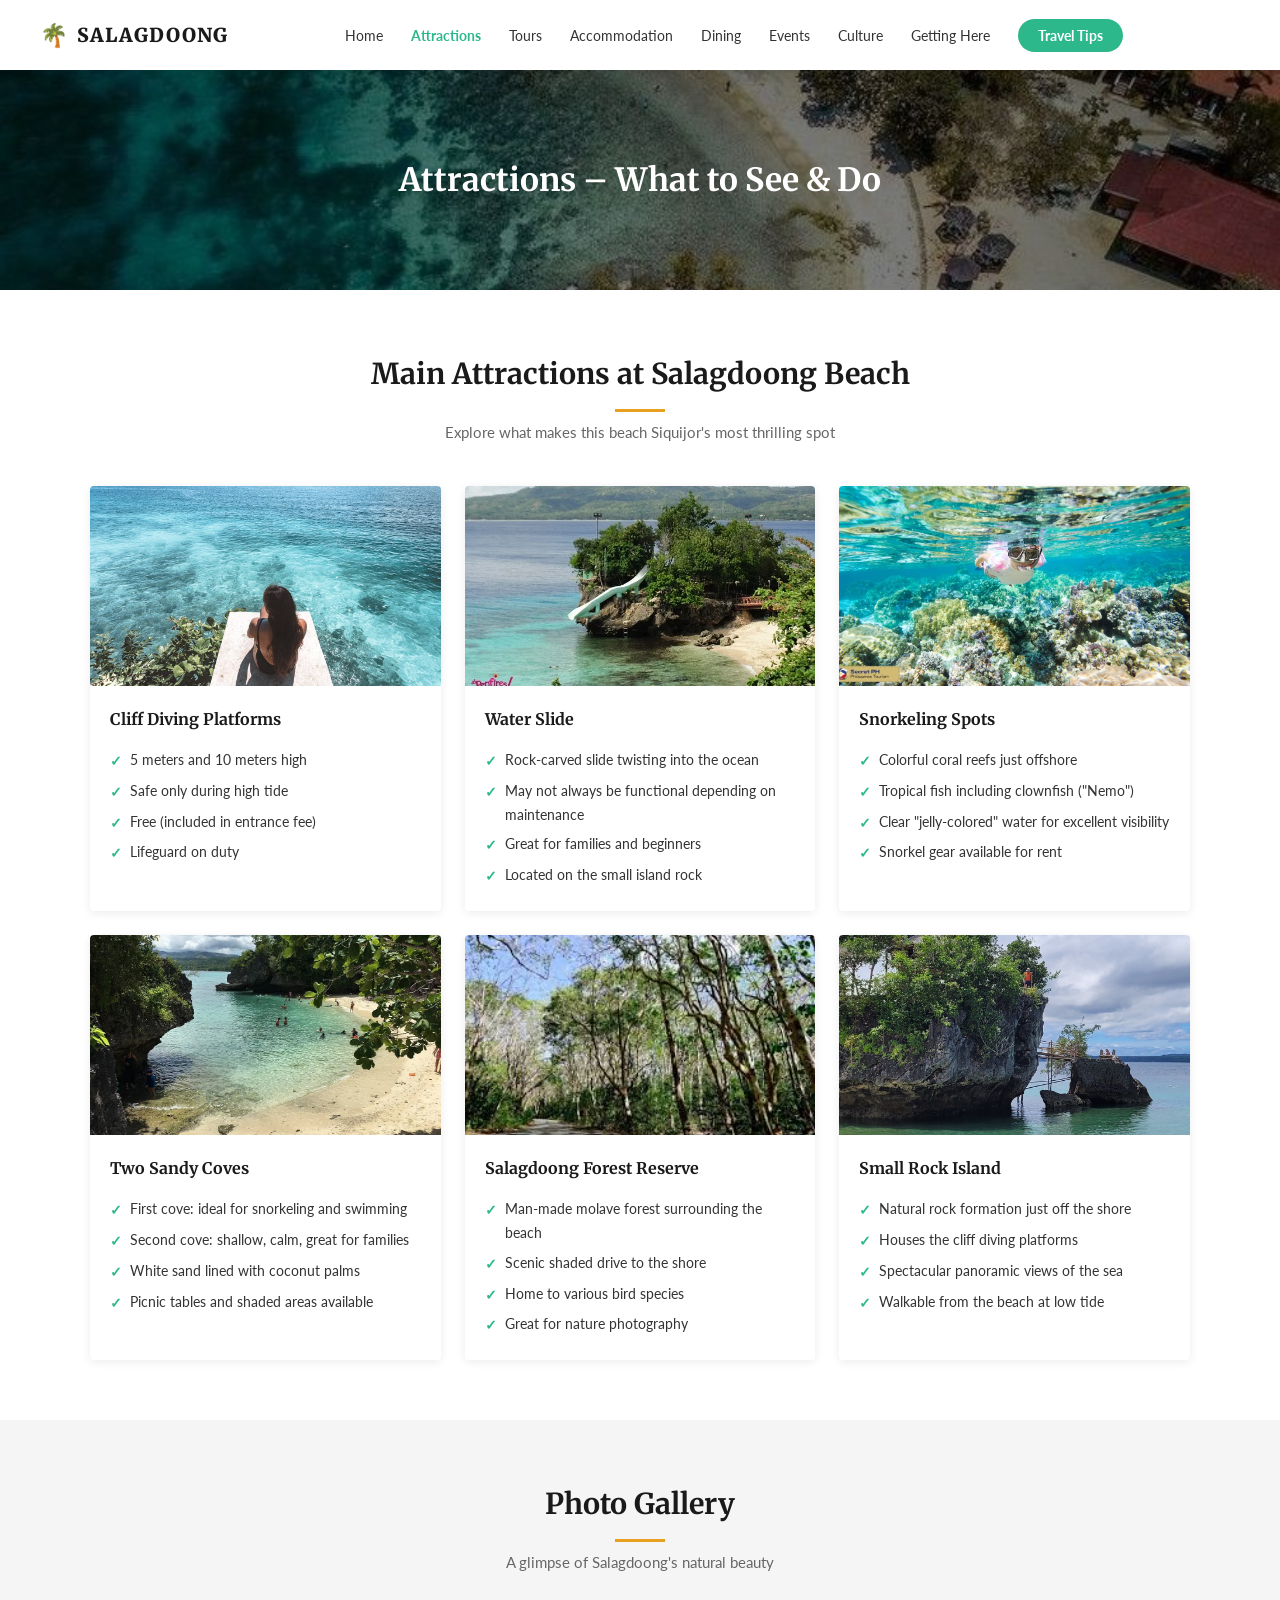
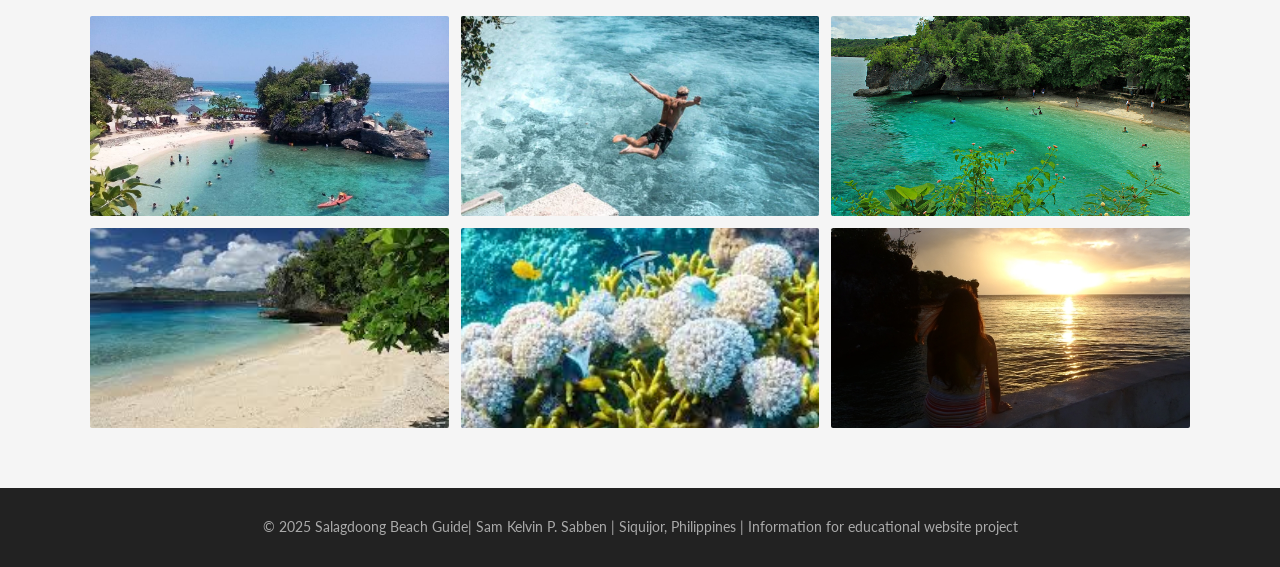
==== commit 2bbb3171: "push" ====
--- a/pages/attractions.html
+++ b/pages/attractions.html
@@ -61,7 +61,7 @@
           <!-- Card 1: Cliff Diving -->
           <div class="card">
             <img
-              src="../image/1.png"
+              src="../images/1.png"
               alt="Cliff Diving Platforms"
               class="card-img"
             />
